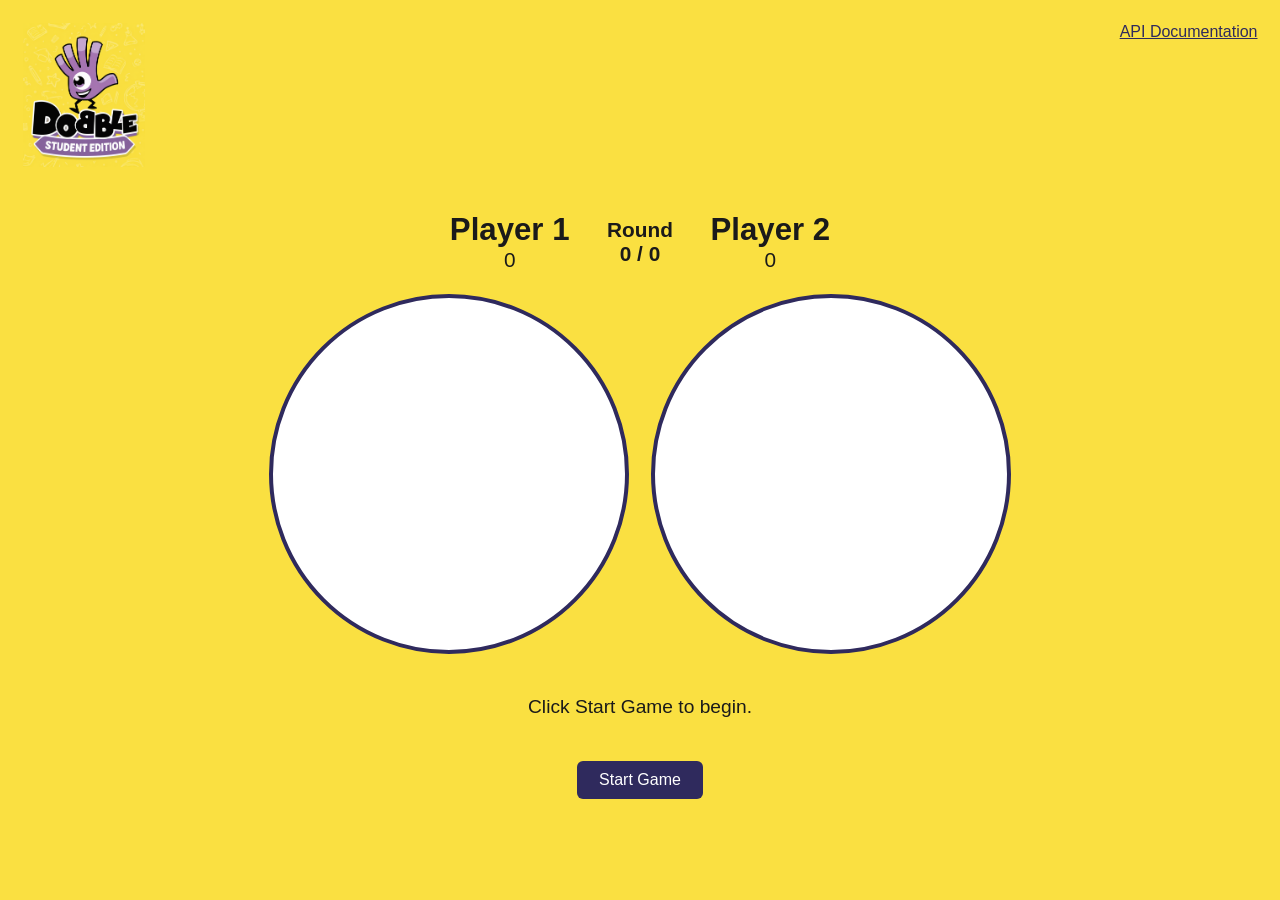
==== web-app/index.html @ c03dd850 "commit and push" ====
<!doctype html>
<html lang="en-gb">
<meta charset="utf-8">
<title>Dobble: Student Edition</title>
<link rel="stylesheet" href="default.css">
<link rel="icon" href="./assets/favicon.png">
<script type="module" src="main.js"></script>

<header>
    <h1><img id="logo" src="./assets/logo.png" alt="Dobble: Student Edition"></h1>
    <a href="/docs/">API Documentation</a>
</header>

<main>
    <div id="scoreboard">
        <div class="score">
            <h2>Player 1</h2>
            <div id="player_1_score">0</div>
        </div>
        <div id="round_panel">
            <div>Round</div>
            <div><span id="round_number">0</span> / <span id="total_rounds">0</span></div>
        </div>
        <div class="score">
            <h2>Player 2</h2>
            <div id="player_2_score">0</div>
        </div>
    </div>

    <div id="cards">
        <section class="player_area" aria-label="Player 1's card">
            <div class="card" id="player_1_card"></div>
        </section>
        <section class="player_area" aria-label="Player 2's card">
            <div class="card" id="player_2_card"></div>
        </section>
    </div>

    <p id="status" role="status" aria-live="polite">Click Start Game to begin.</p>

    <button id="start_button" type="button">Start Game</button>
</main>

<dialog id="result_dialog" aria-label="Game over">
    <h2>Game Over</h2>
    <p id="result_message"></p>
    <button id="play_again_button" type="button">Play Again</button>
</dialog>
---- web-app/default.css ----
:root
{
    --card-size: 40vmin;
    --focus-width: 4px;
    --gap: 2.5vmin;
    --symbol-size: 9vmin;

    --background: #fae041;
    --card-background: #ffffff;
    --card-border: #2f2a5d;
    --focus-colour: #1d4ed8;
    --header-background: #2f2a5d;
    --header-colour: #ffffff;
    --text-colour: #1a1a1a;

    font-family: "Helvetica Neue", Arial, sans-serif;
}

*
{
    box-sizing: border-box;
}

body
{
    background: var(--background);
    color: var(--text-colour);
    margin: 0;
}

header
{
    align-items: flex-start;
    background: var(--background);
    color: var(--card-border);
    display: flex;
    justify-content: space-between;
    padding: var(--gap);
}

header a
{
    color: var(--card-border);
}

#logo
{
    display: block;
    height: 16vh;
    width: auto;
}

h1
{
    font-size: 1.6rem;
    margin: 0;
}

main
{
    align-items: center;
    display: flex;
    flex-direction: column;
    gap: var(--gap);
    padding: var(--gap);
}

#scoreboard
{
    align-items: center;
    display: flex;
    font-size: 1.3rem;
    gap: var(--gap);
    justify-content: center;
    text-align: center;
    width: 100%;
}

.score h2
{
    margin: 0;
}

#round_panel
{
    font-weight: bold;
    min-width: 6rem;
}

#cards
{
    display: flex;
    flex-wrap: wrap;
    gap: var(--gap);
    justify-content: center;
}

.card
{
    aspect-ratio: 1;
    background: var(--card-background);
    border: var(--focus-width) solid var(--card-border);
    border-radius: 50%;
    height: var(--card-size);
    position: relative;
    width: var(--card-size);
}

.symbol
{
    background: none;
    border: none;
    cursor: pointer;
    padding: 0;
    position: absolute;
}

.symbol img
{
    height: var(--symbol-size);
    pointer-events: none;
    user-select: none;
    width: var(--symbol-size);
}

.symbol_label
{
    background: var(--card-border);
    border-radius: 6px;
    color: var(--card-background);
    display: block;
    font-size: 1.5vmin;
    padding: 0.6vmin 0.9vmin;
    pointer-events: none;
    text-align: center;
    width: 12vmin;
}

.symbol:focus
{
    border-radius: 50%;
    outline: var(--focus-width) solid var(--focus-colour);
}

.symbol.wrong img
{
    animation: shake 0.4s;
}

@keyframes shake
{
    0%, 100% { transform: translateX(0); }
    25% { transform: translateX(-15%); }
    75% { transform: translateX(15%); }
}

@media (prefers-reduced-motion: reduce)
{
    .symbol.wrong img
    {
        animation: none;
    }
}

#status
{
    font-size: 1.2rem;
    min-height: 1.5rem;
    text-align: center;
}

button
{
    background: var(--header-background);
    border: none;
    border-radius: 6px;
    color: var(--header-colour);
    cursor: pointer;
    font: inherit;
    padding: 0.6rem 1.4rem;
}

button:focus
{
    outline: var(--focus-width) solid var(--focus-colour);
}

#result_dialog
{
    background: var(--card-background);
    border: var(--focus-width) solid var(--card-border);
    border-radius: 12px;
    color: var(--text-colour);
    padding: var(--gap);
    text-align: center;
}

#result_dialog::backdrop
{
    background: rgba(0, 0, 0, 0.5);
}
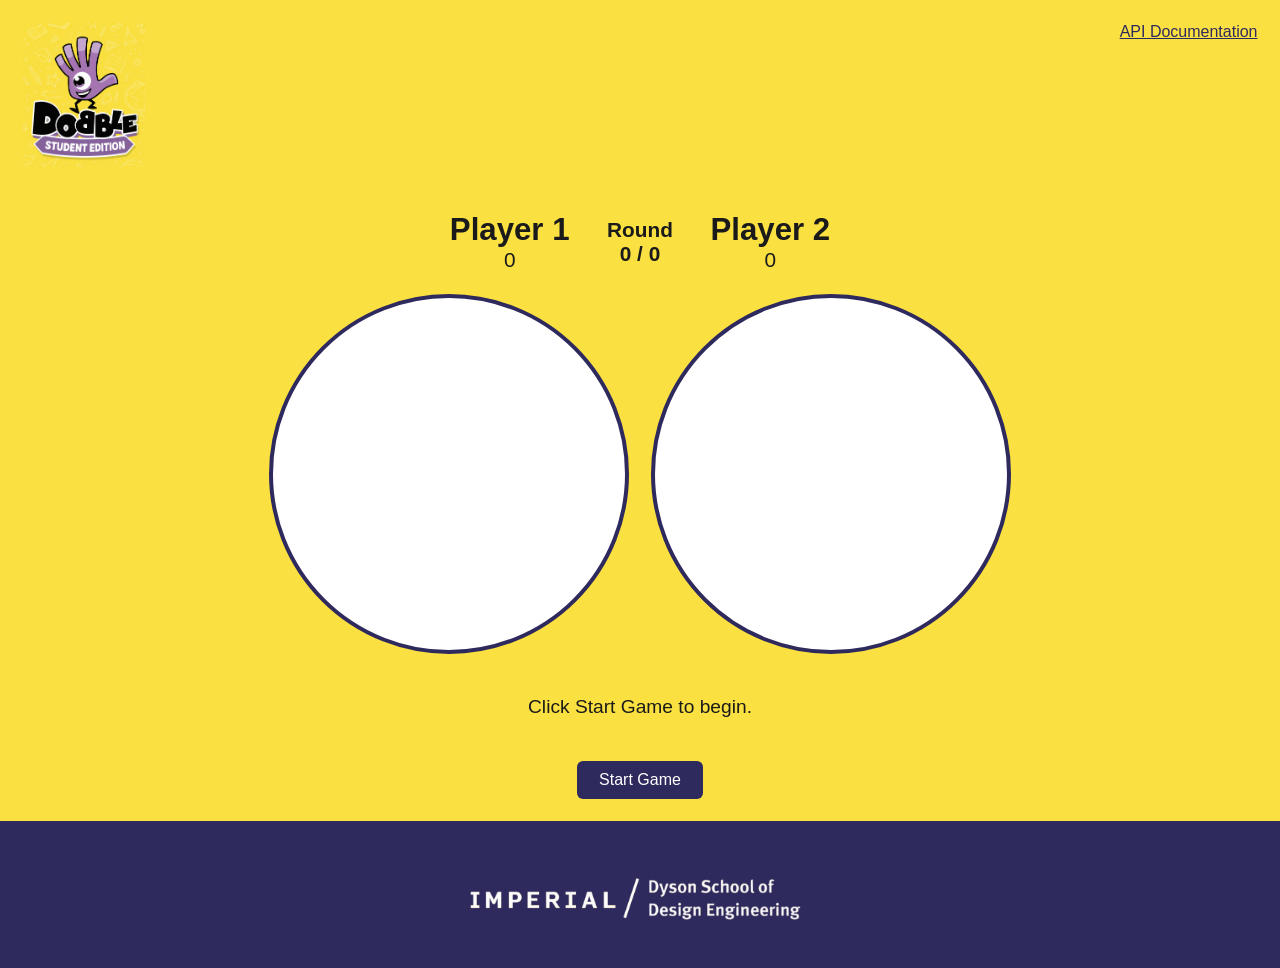
==== commit aa96609c: "commit and push" ====
--- a/web-app/index.html
+++ b/web-app/index.html
@@ -41,6 +41,10 @@
     <button id="start_button" type="button">Start Game</button>
 </main>
 
+<footer>
+    <img id="institution_logo" src="./assets/imperial-logo.png" alt="Imperial College London, Dyson School of Design Engineering">
+</footer>
+
 <dialog id="result_dialog" aria-label="Game over">
     <h2>Game Over</h2>
     <p id="result_message"></p>
--- a/web-app/default.css
+++ b/web-app/default.css
@@ -25,7 +25,10 @@
 {
     background: var(--background);
     color: var(--text-colour);
+    display: flex;
+    flex-direction: column;
     margin: 0;
+    min-height: 100vh;
 }
 
 header
@@ -60,6 +63,7 @@
 {
     align-items: center;
     display: flex;
+    flex: 1;
     flex-direction: column;
     gap: var(--gap);
     padding: var(--gap);
@@ -198,4 +202,19 @@
 #result_dialog::backdrop
 {
     background: rgba(0, 0, 0, 0.5);
+}
+
+footer
+{
+    align-items: center;
+    background: var(--card-border);
+    display: flex;
+    justify-content: center;
+    padding: var(--gap);
+}
+
+#institution_logo
+{
+    height: auto;
+    width: min(360px, 80%);
 }
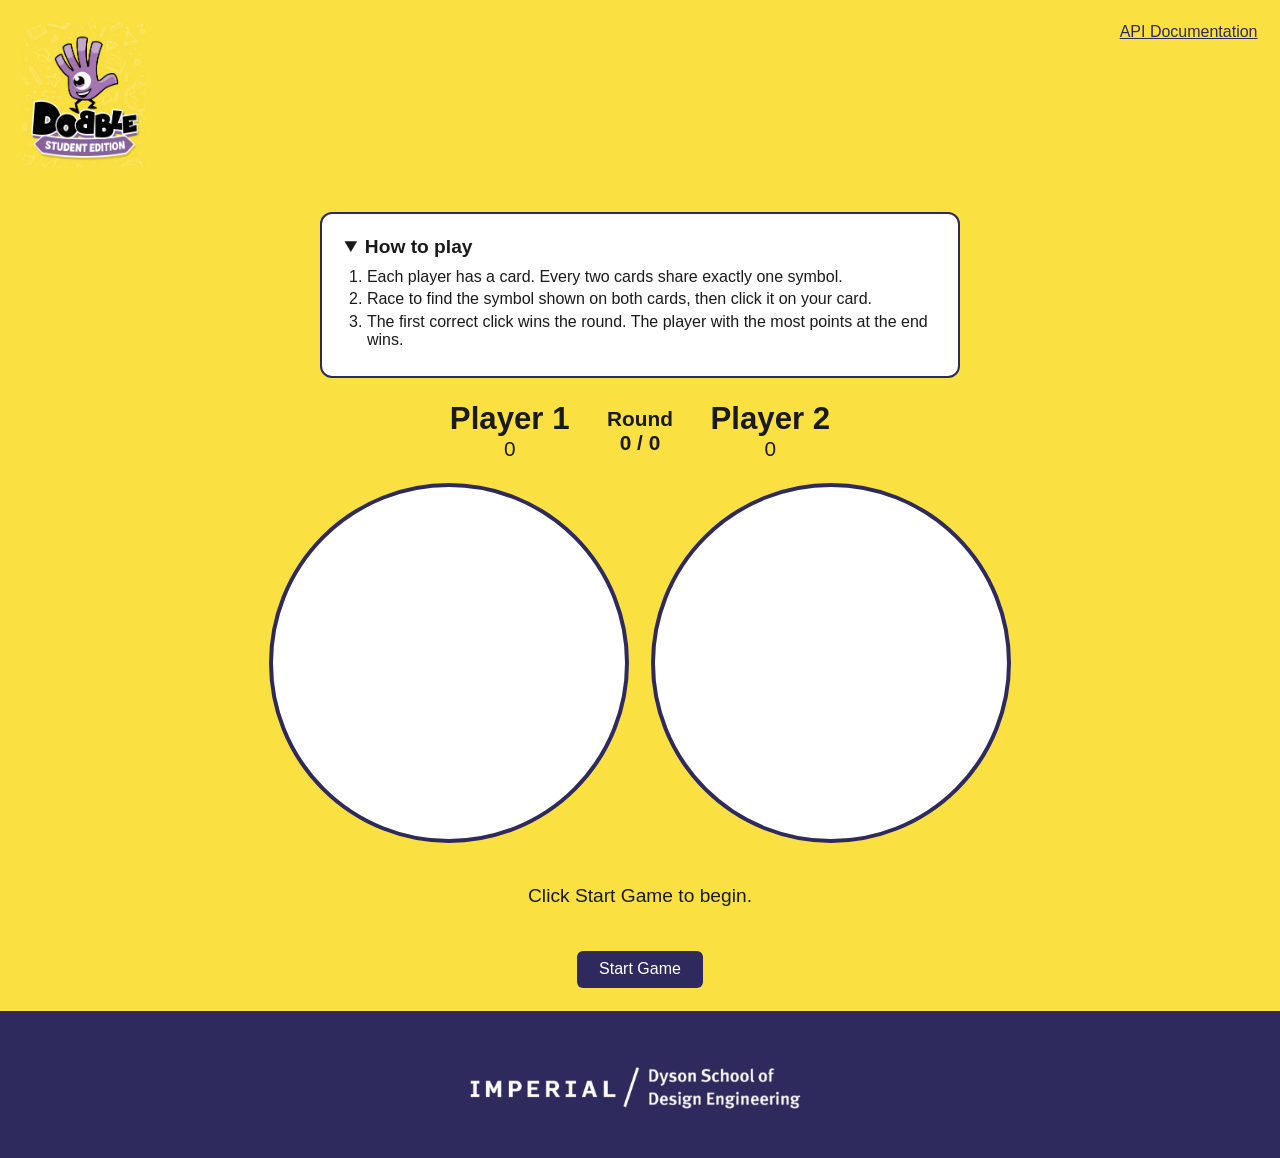
==== commit e5266b19: "commit and push" ====
--- a/web-app/index.html
+++ b/web-app/index.html
@@ -12,6 +12,14 @@
 </header>
 
 <main>
+    <details class="instructions" open>
+        <summary>How to play</summary>
+        <ol>
+            <li>Each player has a card. Every two cards share exactly one symbol.</li>
+            <li>Race to find the symbol shown on both cards, then click it on your card.</li>
+            <li>The first correct click wins the round. The player with the most points at the end wins.</li>
+    </details>
+
     <div id="scoreboard">
         <div class="score">
             <h2>Player 1</h2>
--- a/web-app/default.css
+++ b/web-app/default.css
@@ -217,4 +217,37 @@
 {
     height: auto;
     width: min(360px, 80%);
+}
+
+.instructions
+{
+    background: var(--card-background);
+    border: 2px solid var(--card-border);
+    border-radius: 12px;
+    max-width: 40rem;
+    padding: var(--gap);
+    width: 100%;
+}
+
+.instructions summary
+{
+    cursor: pointer;
+    font-size: 1.2rem;
+    font-weight: bold;
+}
+
+.instructions ol
+{
+    margin: 0.6rem 0 0;
+    padding-left: 1.4rem;
+}
+
+.instructions li
+{
+    margin: 0.3rem 0;
+}
+
+.instructions p
+{
+    margin: 0.6rem 0 0;
 }
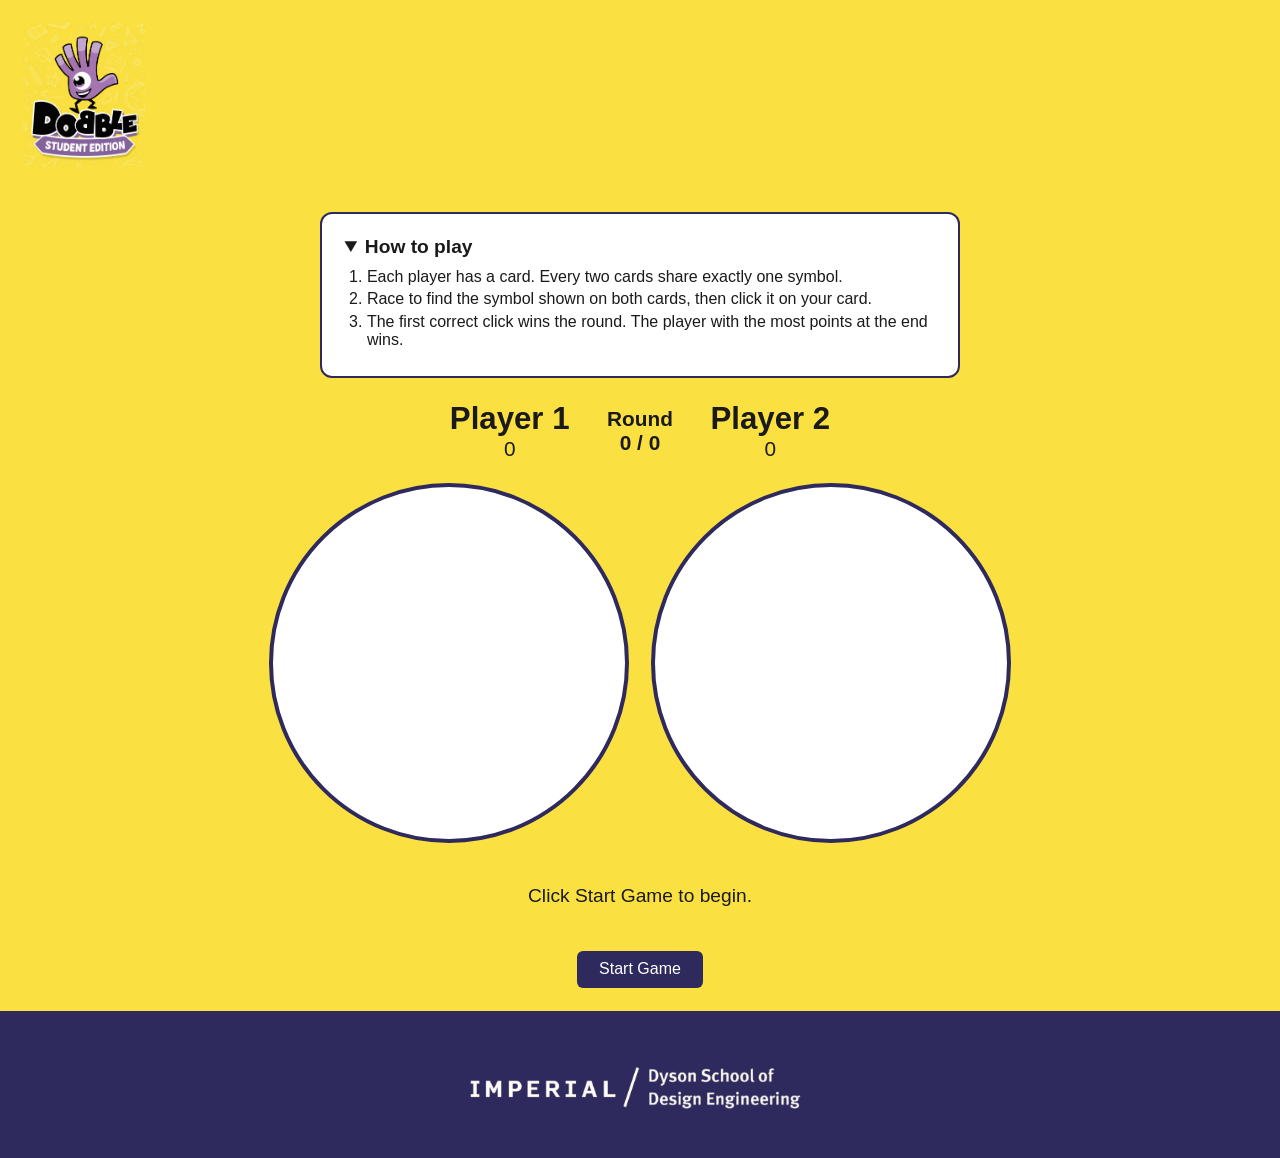
==== commit ba5c62bb: "push" ====
--- a/web-app/index.html
+++ b/web-app/index.html
@@ -8,7 +8,6 @@
 
 <header>
     <h1><img id="logo" src="./assets/logo.png" alt="Dobble: Student Edition"></h1>
-    <a href="/docs/">API Documentation</a>
 </header>
 
 <main>
@@ -18,6 +17,7 @@
             <li>Each player has a card. Every two cards share exactly one symbol.</li>
             <li>Race to find the symbol shown on both cards, then click it on your card.</li>
             <li>The first correct click wins the round. The player with the most points at the end wins.</li>
+        </ol>
     </details>
 
     <div id="scoreboard">
